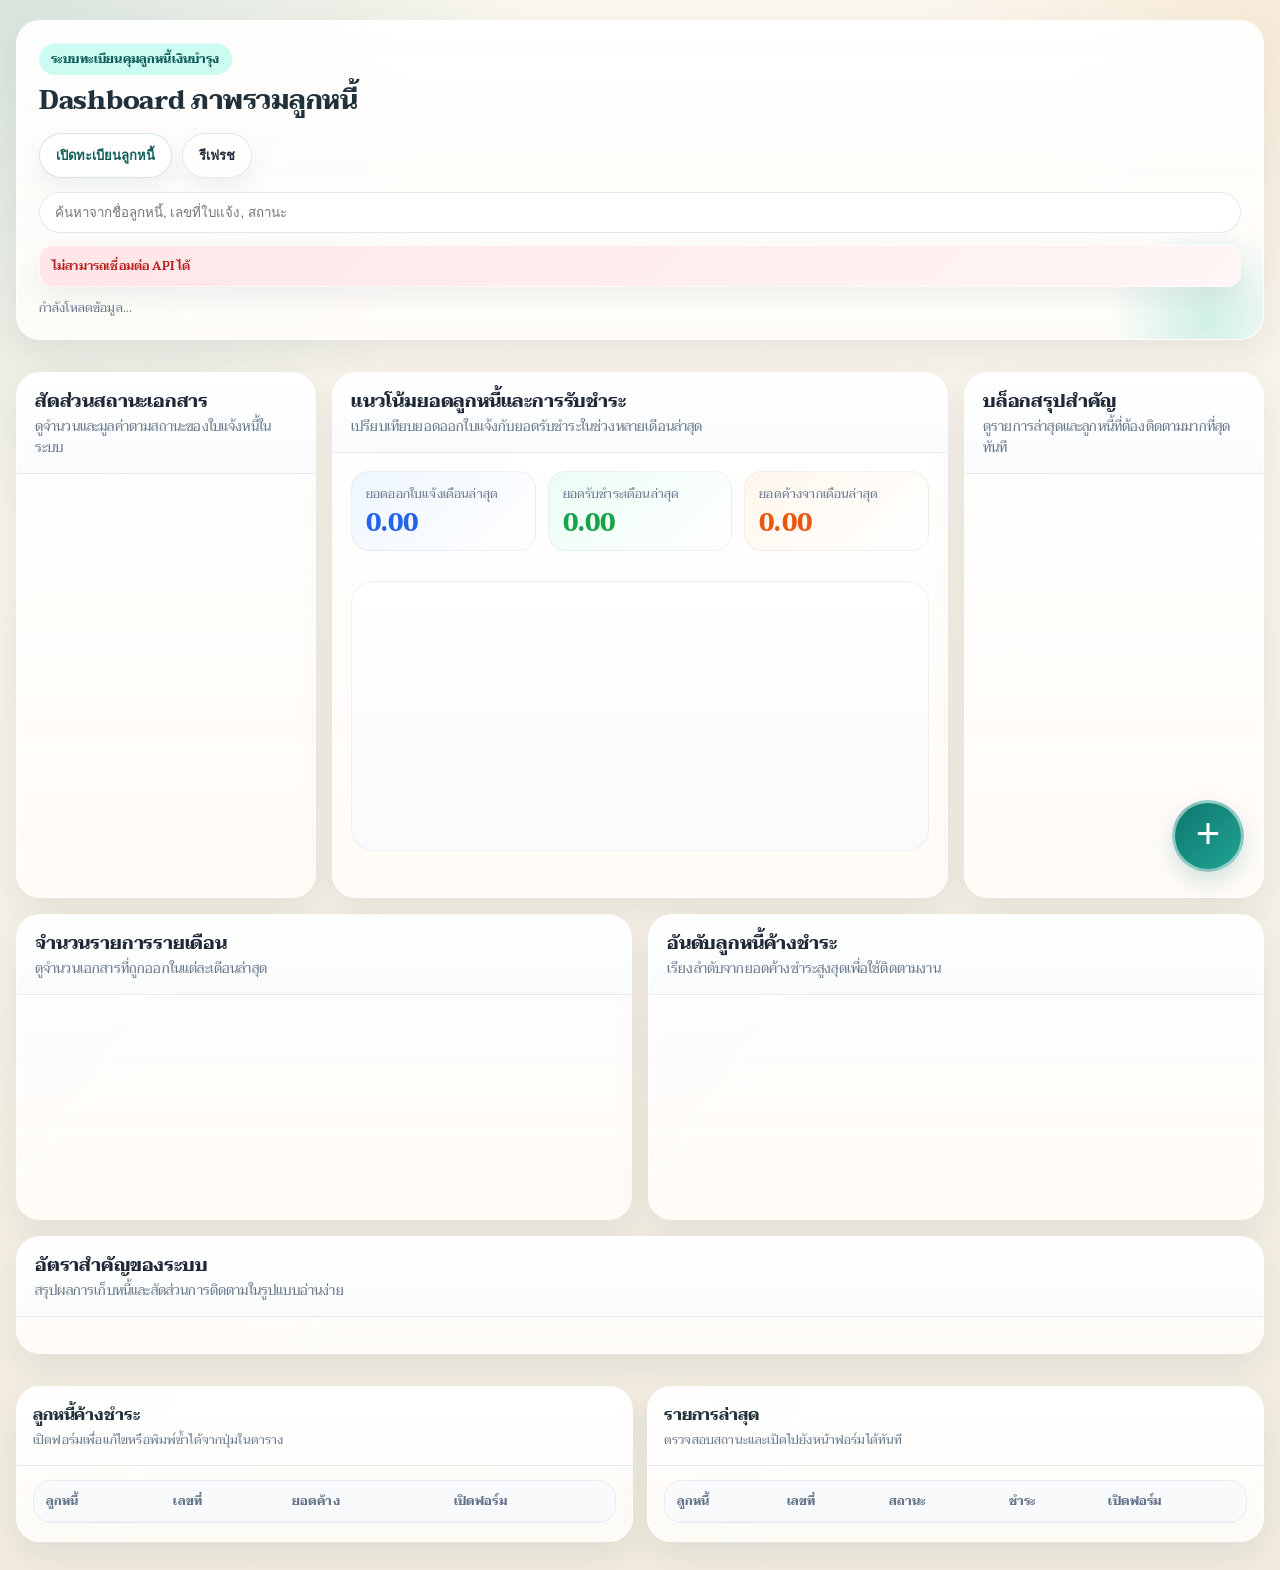
==== index.html @ 20632045 "+" ====
<!DOCTYPE html>
<html lang="th">
  <head>
    <meta charset="UTF-8" />
    <meta name="viewport" content="width=device-width, initial-scale=1.0" />
    <title>กำลังเปิด Dashboard</title>
    <meta http-equiv="refresh" content="0; url=Dashboard.html" />
    <style>
      @import url('https://fonts.googleapis.com/css2?family=Taviraj:wght@400;500;600;700&display=swap');

      :root {
        --bg: linear-gradient(180deg, #f8f5ef 0%, #eef6f5 100%);
        --surface: rgba(255, 255, 255, 0.92);
        --text: #1f2937;
        --muted: #64748b;
        --brand: #0f766e;
        --brand-soft: #ccfbf1;
        --line: rgba(148, 163, 184, 0.18);
        --shadow: 0 22px 48px rgba(15, 23, 42, 0.10);
      }

      * {
        box-sizing: border-box;
      }

      body {
        margin: 0;
        min-height: 100vh;
        display: grid;
        place-items: center;
        padding: 24px;
        font-family: 'Taviraj', serif;
        color: var(--text);
        background:
          radial-gradient(circle at top left, rgba(20, 184, 166, 0.12), transparent 28%),
          radial-gradient(circle at top right, rgba(59, 130, 246, 0.10), transparent 24%),
          var(--bg);
      }

      .card {
        width: min(100%, 560px);
        padding: 28px 24px;
        border-radius: 28px;
        border: 1px solid rgba(255, 255, 255, 0.72);
        background: var(--surface);
        box-shadow: var(--shadow);
        text-align: center;
      }

      .eyebrow {
        display: inline-flex;
        align-items: center;
        padding: 6px 12px;
        border-radius: 999px;
        background: var(--brand-soft);
        color: var(--brand);
        font-size: 12px;
        font-weight: 700;
      }

      h1 {
        margin: 14px 0 8px;
        font-size: 32px;
        line-height: 1.2;
      }

      p {
        margin: 0;
        color: var(--muted);
        font-size: 15px;
        line-height: 1.7;
      }

      .spinner {
        width: 56px;
        height: 56px;
        margin: 22px auto 18px;
        border-radius: 50%;
        border: 4px solid rgba(15, 118, 110, 0.14);
        border-top-color: var(--brand);
        animation: spin 0.9s linear infinite;
      }

      .link {
        display: inline-flex;
        align-items: center;
        justify-content: center;
        margin-top: 14px;
        color: var(--brand);
        font-weight: 700;
        text-decoration: none;
      }

      @keyframes spin {
        to {
          transform: rotate(360deg);
        }
      }
    </style>
  </head>
  <body>
    <main class="card">
      <div class="eyebrow">ระบบทะเบียนคุมลูกหนี้</div>
      <h1>กำลังเปิดหน้า Dashboard</h1>
      <p>ถ้าเว็บยังไม่เปลี่ยนหน้าอัตโนมัติ ให้กดปุ่มด้านล่างเพื่อเข้าสู่หน้าหลักของระบบ</p>
      <div class="spinner" aria-hidden="true"></div>
      <a class="link" id="dashboardLink" href="Dashboard.html">เปิด Dashboard</a>
    </main>

    <script>
      (function redirectToDashboard() {
        const target = new URL('Dashboard.html', window.location.href);
        target.search = window.location.search;
        target.hash = window.location.hash;
        const link = document.getElementById('dashboardLink');
        if (link) {
          link.href = target.toString();
        }
        window.location.replace(target.toString());
      })();
    </script>
  </body>
</html>
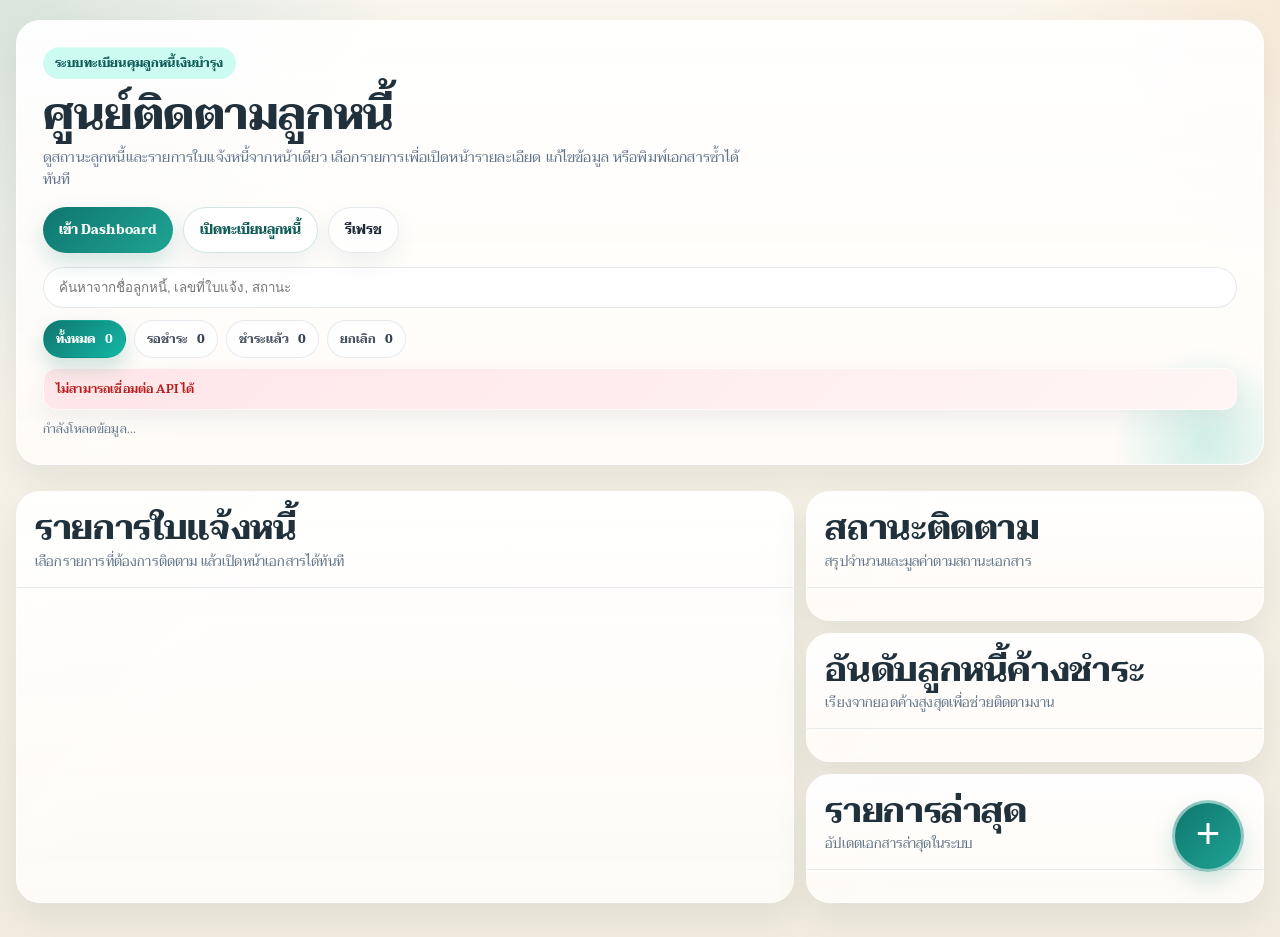
==== commit acad5bdc: "+" ====
--- a/index.html
+++ b/index.html
@@ -3,20 +3,31 @@
   <head>
     <meta charset="UTF-8" />
     <meta name="viewport" content="width=device-width, initial-scale=1.0" />
-    <title>กำลังเปิด Dashboard</title>
-    <meta http-equiv="refresh" content="0; url=Dashboard.html" />
+    <title>ศูนย์ติดตามลูกหนี้</title>
+    <base target="_top" />
     <style>
       @import url('https://fonts.googleapis.com/css2?family=Taviraj:wght@400;500;600;700&display=swap');
 
       :root {
-        --bg: linear-gradient(180deg, #f8f5ef 0%, #eef6f5 100%);
-        --surface: rgba(255, 255, 255, 0.92);
+        --page-bg: #f6f1e8;
+        --surface: rgba(255, 252, 247, 0.95);
+        --line: rgba(148, 163, 184, 0.22);
         --text: #1f2937;
         --muted: #64748b;
         --brand: #0f766e;
+        --brand-strong: #115e59;
         --brand-soft: #ccfbf1;
-        --line: rgba(148, 163, 184, 0.18);
-        --shadow: 0 22px 48px rgba(15, 23, 42, 0.10);
+        --warn: #c2410c;
+        --warn-soft: #ffedd5;
+        --ok: #15803d;
+        --ok-soft: #dcfce7;
+        --danger: #b91c1c;
+        --danger-soft: #fee2e2;
+        --violet: #7c3aed;
+        --violet-soft: #ede9fe;
+        --blue: #2563eb;
+        --blue-soft: #dbeafe;
+        --shadow: 0 18px 36px rgba(148, 163, 184, 0.16);
       }
 
       * {
@@ -25,99 +36,1696 @@
 
       body {
         margin: 0;
-        min-height: 100vh;
-        display: grid;
-        place-items: center;
-        padding: 24px;
+        color: var(--text);
         font-family: 'Taviraj', serif;
-        color: var(--text);
         background:
-          radial-gradient(circle at top left, rgba(20, 184, 166, 0.12), transparent 28%),
-          radial-gradient(circle at top right, rgba(59, 130, 246, 0.10), transparent 24%),
-          var(--bg);
-      }
-
-      .card {
-        width: min(100%, 560px);
-        padding: 28px 24px;
-        border-radius: 28px;
-        border: 1px solid rgba(255, 255, 255, 0.72);
+          radial-gradient(circle at top left, rgba(20, 184, 166, 0.14), transparent 28%),
+          radial-gradient(circle at top right, rgba(249, 115, 22, 0.1), transparent 22%),
+          linear-gradient(180deg, #f8f5ef 0%, #f4efe6 100%);
+      }
+
+      body.is-busy {
+        cursor: progress;
+      }
+
+      .page {
+        max-width: 1360px;
+        margin: 0 auto;
+        padding: 20px 16px 34px;
+      }
+
+      .hero,
+      .panel,
+      .stat-card,
+      .record-card,
+      .latest-card {
+        border-radius: 24px;
+        border: 1px solid rgba(255, 255, 255, 0.7);
         background: var(--surface);
         box-shadow: var(--shadow);
-        text-align: center;
+      }
+
+      .hero {
+        position: relative;
+        overflow: hidden;
+        display: grid;
+        grid-template-columns: 1fr;
+        gap: 14px;
+        padding: 26px;
+        margin-bottom: 14px;
+        background:
+          linear-gradient(135deg, rgba(255, 255, 255, 0.95), rgba(247, 250, 252, 0.9)),
+          linear-gradient(135deg, rgba(15, 118, 110, 0.08), rgba(194, 65, 12, 0.08));
+      }
+
+      .hero::after {
+        content: '';
+        position: absolute;
+        right: -38px;
+        bottom: -72px;
+        width: 190px;
+        height: 190px;
+        border-radius: 50%;
+        background: radial-gradient(circle, rgba(20, 184, 166, 0.2), transparent 70%);
+        pointer-events: none;
       }
 
       .eyebrow {
         display: inline-flex;
         align-items: center;
-        padding: 6px 12px;
+        padding: 7px 12px;
         border-radius: 999px;
         background: var(--brand-soft);
-        color: var(--brand);
+        color: var(--brand-strong);
         font-size: 12px;
         font-weight: 700;
       }
 
       h1 {
-        margin: 14px 0 8px;
-        font-size: 32px;
-        line-height: 1.2;
-      }
-
-      p {
+        margin: 12px 0 8px;
+        font-size: clamp(28px, 3.6vw, 44px);
+        line-height: 1.08;
+      }
+
+      .hero p,
+      .panel-sub,
+      .updated-at,
+      .empty,
+      .meta {
+        color: var(--muted);
+      }
+
+      .hero p {
         margin: 0;
+        max-width: 720px;
+        font-size: 14px;
+        line-height: 1.6;
+      }
+
+      .hero-side {
+        display: flex;
+        flex-direction: column;
+        gap: 10px;
+        padding: 16px;
+        border-radius: 20px;
+        border: 1px solid rgba(148, 163, 184, 0.16);
+        background: rgba(255, 255, 255, 0.62);
+      }
+
+      .hero-side .label {
+        font-size: 12px;
         color: var(--muted);
+        font-weight: 600;
+      }
+
+      .hero-side .value {
+        font-size: 22px;
+        font-weight: 700;
+        line-height: 1.1;
+      }
+
+      .hero-actions {
+        display: flex;
+        flex-wrap: wrap;
+        gap: 10px;
+        margin-top: 16px;
+      }
+
+      .button,
+      .mini-btn,
+      .filter-chip {
+        appearance: none;
+        border-radius: 999px;
+        border: 0;
+        cursor: pointer;
+        font-family: inherit;
+      }
+
+      .button {
+        padding: 11px 16px;
+        font-size: 13px;
+        font-weight: 700;
+      }
+
+      .button.primary {
+        color: #ffffff;
+        background: linear-gradient(135deg, var(--brand), #14b8a6);
+      }
+
+      .button.secondary {
+        color: var(--brand-strong);
+        background: #ffffff;
+        border: 1px solid rgba(15, 118, 110, 0.18);
+      }
+
+      .button.ghost {
+        color: var(--text);
+        background: rgba(255, 255, 255, 0.58);
+        border: 1px solid rgba(148, 163, 184, 0.24);
+      }
+
+      .button:hover,
+      .mini-btn:hover,
+      .filter-chip:hover {
+        transform: translateY(-1px);
+      }
+
+      .button:active,
+      .mini-btn:active,
+      .filter-chip:active {
+        transform: translateY(0);
+      }
+
+      .button,
+      .mini-btn,
+      .filter-chip,
+      .stat-card,
+      .record-card {
+        transition: transform 0.14s ease, box-shadow 0.14s ease, border-color 0.14s ease, background 0.14s ease;
+      }
+
+      .search {
+        width: 100%;
+        margin-top: 14px;
+        border: 1px solid rgba(148, 163, 184, 0.22);
+        border-radius: 999px;
+        background: rgba(255, 255, 255, 0.82);
+        color: var(--text);
+        padding: 12px 15px;
+        outline: none;
+      }
+
+      .search:focus {
+        border-color: rgba(15, 118, 110, 0.45);
+        box-shadow: 0 0 0 3px rgba(15, 118, 110, 0.12);
+      }
+
+      .filter-row {
+        display: flex;
+        flex-wrap: wrap;
+        gap: 8px;
+        margin-top: 12px;
+      }
+
+      .filter-chip {
+        padding: 8px 12px;
+        font-size: 12px;
+        font-weight: 700;
+        color: #4b5563;
+        border: 1px solid rgba(148, 163, 184, 0.24);
+        background: rgba(255, 255, 255, 0.86);
+      }
+
+      .filter-chip .count {
+        margin-left: 6px;
+        color: #334155;
+      }
+
+      .filter-chip.active {
+        color: #ffffff;
+        border-color: transparent;
+        background: linear-gradient(135deg, var(--brand), #14b8a6);
+        box-shadow: 0 10px 20px rgba(15, 118, 110, 0.2);
+      }
+
+      .filter-chip.active .count {
+        color: rgba(255, 255, 255, 0.92);
+      }
+
+      .notice,
+      .error,
+      .updated-at {
+        margin-top: 10px;
+        font-size: 12px;
+      }
+
+      .notice,
+      .error {
+        display: none;
+        padding: 11px 12px;
+        border-radius: 14px;
+        font-weight: 600;
+      }
+
+      .notice {
+        background: var(--brand-soft);
+        color: var(--brand-strong);
+      }
+
+      .error {
+        background: var(--danger-soft);
+        color: var(--danger);
+      }
+
+      .stats-grid {
+        display: grid;
+        grid-template-columns: repeat(4, minmax(0, 1fr));
+        gap: 12px;
+        margin-bottom: 12px;
+      }
+
+      .stat-card {
+        padding: 16px;
+        min-height: 124px;
+      }
+
+      .stat-card .label {
+        font-size: 14px;
+        font-weight: 700;
+      }
+
+      .stat-card .value {
+        margin-top: 8px;
+        font-size: clamp(32px, 3.2vw, 46px);
+        line-height: 1;
+        font-weight: 700;
+        letter-spacing: -0.03em;
+      }
+
+      .stat-card .note {
+        margin-top: 8px;
+        font-size: 12px;
+        color: #60758a;
+      }
+
+      .stat-card.total {
+        background: linear-gradient(145deg, rgba(232, 241, 255, 0.98), rgba(255, 255, 255, 0.95));
+        border-color: rgba(59, 130, 246, 0.2);
+      }
+
+      .stat-card.total .value {
+        color: #2563eb;
+      }
+
+      .stat-card.outstanding {
+        background: linear-gradient(145deg, rgba(255, 237, 213, 0.98), rgba(255, 255, 255, 0.95));
+        border-color: rgba(234, 88, 12, 0.22);
+      }
+
+      .stat-card.outstanding .value {
+        color: #ea580c;
+      }
+
+      .stat-card.pending {
+        background: linear-gradient(145deg, rgba(255, 247, 237, 0.98), rgba(255, 255, 255, 0.95));
+        border-color: rgba(249, 115, 22, 0.22);
+      }
+
+      .stat-card.pending .value {
+        color: #d97706;
+      }
+
+      .stat-card.paid {
+        background: linear-gradient(145deg, rgba(219, 252, 231, 0.98), rgba(255, 255, 255, 0.95));
+        border-color: rgba(34, 197, 94, 0.2);
+      }
+
+      .stat-card.paid .value {
+        color: #16a34a;
+      }
+
+      .main-grid {
+        display: grid;
+        grid-template-columns: minmax(0, 1.7fr) minmax(0, 1fr);
+        gap: 12px;
+      }
+
+      .panel {
+        overflow: hidden;
+      }
+
+      .panel-head {
+        padding: 18px 18px 14px;
+        border-bottom: 1px solid var(--line);
+      }
+
+      .panel-title {
+        margin: 0;
+        font-size: clamp(24px, 2.9vw, 34px);
+        line-height: 1.08;
+      }
+
+      .panel-sub {
+        margin-top: 6px;
+        font-size: 13px;
+      }
+
+      .panel-body {
+        padding: 16px;
+      }
+
+      .record-list {
+        display: grid;
+        gap: 10px;
+      }
+
+      .record-card {
+        padding: 14px;
+        border-radius: 18px;
+      }
+
+      .record-card:hover {
+        box-shadow: 0 14px 24px rgba(148, 163, 184, 0.2);
+      }
+
+      .record-card.pending {
+        border-color: rgba(249, 115, 22, 0.26);
+        background: linear-gradient(145deg, rgba(255, 247, 237, 0.98), rgba(255, 255, 255, 0.96));
+      }
+
+      .record-card.paid {
+        border-color: rgba(34, 197, 94, 0.24);
+        background: linear-gradient(145deg, rgba(236, 253, 245, 0.98), rgba(255, 255, 255, 0.96));
+      }
+
+      .record-card.cancelled {
+        border-color: rgba(239, 68, 68, 0.24);
+        background: linear-gradient(145deg, rgba(254, 242, 242, 0.98), rgba(255, 255, 255, 0.96));
+      }
+
+      .record-head {
+        display: flex;
+        align-items: flex-start;
+        justify-content: space-between;
+        gap: 10px;
+      }
+
+      .record-customer {
+        margin: 0;
+        font-size: 20px;
+        line-height: 1.12;
+      }
+
+      .record-number {
+        margin-top: 3px;
+        font-size: 14px;
+        color: #475569;
+      }
+
+      .status-chip {
+        display: inline-flex;
+        align-items: center;
+        gap: 6px;
+        padding: 6px 10px;
+        border-radius: 999px;
+        font-size: 12px;
+        font-weight: 700;
+        white-space: nowrap;
+      }
+
+      .status-chip.pending {
+        color: #b45309;
+        background: #ffedd5;
+      }
+
+      .status-chip.paid {
+        color: #166534;
+        background: #dcfce7;
+      }
+
+      .status-chip.cancelled {
+        color: #b91c1c;
+        background: #fee2e2;
+      }
+
+      .record-meta-grid {
+        display: grid;
+        grid-template-columns: repeat(4, minmax(0, 1fr));
+        gap: 8px;
+        margin-top: 10px;
+      }
+
+      .record-meta-item {
+        padding: 9px 10px;
+        border-radius: 12px;
+        border: 1px solid rgba(148, 163, 184, 0.2);
+        background: rgba(255, 255, 255, 0.74);
+      }
+
+      .record-meta-item .meta-label {
+        font-size: 11px;
+        color: #64748b;
+      }
+
+      .record-meta-item .meta-value {
+        margin-top: 3px;
         font-size: 15px;
-        line-height: 1.7;
-      }
-
-      .spinner {
+        font-weight: 700;
+        line-height: 1.15;
+      }
+
+      .record-actions {
+        display: flex;
+        flex-wrap: wrap;
+        gap: 8px;
+        margin-top: 11px;
+      }
+
+      .mini-btn {
+        padding: 8px 12px;
+        font-size: 12px;
+        font-weight: 700;
+        border: 1px solid rgba(148, 163, 184, 0.24);
+        color: #1f2937;
+        background: rgba(255, 255, 255, 0.82);
+      }
+
+      .mini-btn.primary {
+        color: #ffffff;
+        border-color: transparent;
+        background: linear-gradient(135deg, var(--brand), #14b8a6);
+      }
+
+      .mini-btn.warn {
+        color: #ffffff;
+        border-color: transparent;
+        background: linear-gradient(135deg, #ea580c, #f97316);
+      }
+
+      .fab-create {
+        position: fixed;
+        right: 36px;
+        bottom: 28px;
+        z-index: 2000;
+        width: 72px;
+        height: 72px;
+        display: inline-flex;
+        align-items: center;
+        justify-content: center;
+        border: 0;
+        border-radius: 999px;
+        background: linear-gradient(135deg, var(--brand), #14b8a6);
+        color: #ffffff;
+        box-shadow: 0 20px 36px rgba(15, 118, 110, 0.28);
+        cursor: pointer;
+        transition: transform 0.16s ease, box-shadow 0.16s ease, opacity 0.16s ease;
+      }
+
+      .fab-create:hover {
+        transform: translateY(-2px) scale(1.02);
+        box-shadow: 0 24px 42px rgba(15, 118, 110, 0.32);
+      }
+
+      .fab-create .plus {
+        font-size: 42px;
+        line-height: 1;
+        font-weight: 400;
+        transform: translateY(-2px);
+      }
+
+      .side-stack {
+        display: grid;
+        gap: 12px;
+      }
+
+      .tracker-list {
+        display: grid;
+        gap: 9px;
+      }
+
+      .tracker-item {
+        padding: 10px;
+        border-radius: 14px;
+        border: 1px solid rgba(148, 163, 184, 0.2);
+        background: rgba(255, 255, 255, 0.78);
+      }
+
+      .tracker-head {
+        display: flex;
+        align-items: center;
+        justify-content: space-between;
+        gap: 8px;
+      }
+
+      .tracker-label-wrap {
+        display: inline-flex;
+        align-items: center;
+        gap: 8px;
+      }
+
+      .tracker-dot {
+        width: 10px;
+        height: 10px;
+        border-radius: 50%;
+      }
+
+      .tracker-label {
+        font-size: 13px;
+        font-weight: 700;
+      }
+
+      .tracker-count {
+        font-size: 15px;
+        font-weight: 700;
+      }
+
+      .tracker-sub {
+        margin-top: 4px;
+        display: flex;
+        align-items: baseline;
+        justify-content: space-between;
+        gap: 8px;
+        font-size: 12px;
+        color: #64748b;
+      }
+
+      .tracker-bar {
+        margin-top: 7px;
+        height: 7px;
+        border-radius: 999px;
+        background: rgba(226, 232, 240, 0.7);
+        overflow: hidden;
+      }
+
+      .tracker-fill {
+        width: 0;
+        height: 100%;
+        border-radius: inherit;
+        transition: width 0.24s ease;
+      }
+
+      .debtor-list {
+        display: grid;
+        gap: 9px;
+      }
+
+      .debtor-item {
+        padding: 10px;
+        border-radius: 14px;
+        border: 1px solid rgba(148, 163, 184, 0.2);
+        background: rgba(255, 255, 255, 0.8);
+      }
+
+      .debtor-head {
+        display: flex;
+        justify-content: space-between;
+        gap: 8px;
+        align-items: baseline;
+      }
+
+      .debtor-name {
+        font-size: 14px;
+        font-weight: 700;
+      }
+
+      .debtor-amount {
+        font-size: 18px;
+        font-weight: 700;
+        color: #ea580c;
+      }
+
+      .debtor-meta {
+        margin-top: 4px;
+        font-size: 12px;
+        color: #64748b;
+      }
+
+      .debtor-bar {
+        margin-top: 7px;
+        height: 6px;
+        border-radius: 999px;
+        background: rgba(226, 232, 240, 0.76);
+        overflow: hidden;
+      }
+
+      .debtor-fill {
+        width: 0;
+        height: 100%;
+        border-radius: inherit;
+        background: linear-gradient(135deg, #60a5fa, #2563eb);
+        transition: width 0.24s ease;
+      }
+
+      .latest-card {
+        padding: 14px;
+        border-radius: 16px;
+        border: 1px solid rgba(148, 163, 184, 0.22);
+        background: rgba(255, 255, 255, 0.9);
+      }
+
+      .latest-number {
+        margin: 0;
+        font-size: 28px;
+        line-height: 1;
+      }
+
+      .latest-customer {
+        margin-top: 8px;
+        font-size: 16px;
+        font-weight: 700;
+      }
+
+      .latest-meta {
+        margin-top: 6px;
+        font-size: 12px;
+        color: #64748b;
+      }
+
+      .empty-state {
+        border: 1px dashed rgba(148, 163, 184, 0.32);
+        border-radius: 14px;
+        padding: 18px;
+        text-align: center;
+        color: #64748b;
+        background: rgba(255, 255, 255, 0.6);
+        font-size: 13px;
+      }
+
+      .loading .record-list,
+      .loading .debtor-list,
+      .loading .tracker-list,
+      .loading .latest-wrap {
+        opacity: 0.72;
+      }
+
+      .loader-overlay {
+        position: fixed;
+        inset: 0;
+        z-index: 3400;
+        display: flex;
+        align-items: center;
+        justify-content: center;
+        padding: 24px;
+        background: rgba(15, 23, 42, 0.24);
+        backdrop-filter: blur(10px);
+        -webkit-backdrop-filter: blur(10px);
+      }
+
+      .loader-overlay[hidden] {
+        display: none;
+      }
+
+      .loader-card {
+        width: min(320px, 100%);
+        display: grid;
+        place-items: center;
+        gap: 14px;
+        padding: 28px 24px;
+        border-radius: 28px;
+        border: 1px solid rgba(255, 255, 255, 0.82);
+        background: rgba(255, 255, 255, 0.98);
+        box-shadow: 0 28px 60px rgba(15, 23, 42, 0.18);
+        text-align: center;
+      }
+
+      .loader-spinner {
         width: 56px;
         height: 56px;
-        margin: 22px auto 18px;
         border-radius: 50%;
         border: 4px solid rgba(15, 118, 110, 0.14);
         border-top-color: var(--brand);
-        animation: spin 0.9s linear infinite;
-      }
-
-      .link {
-        display: inline-flex;
-        align-items: center;
-        justify-content: center;
-        margin-top: 14px;
-        color: var(--brand);
+        animation: page-spin 0.78s linear infinite;
+      }
+
+      .loader-title {
+        font-size: 22px;
         font-weight: 700;
-        text-decoration: none;
-      }
-
-      @keyframes spin {
+        line-height: 1.15;
+      }
+
+      .loader-sub {
+        font-size: 13px;
+        color: #64748b;
+        line-height: 1.6;
+      }
+
+      body.ui-overlay-open {
+        overflow: hidden;
+      }
+
+      @keyframes page-spin {
+        from {
+          transform: rotate(0deg);
+        }
+
         to {
           transform: rotate(360deg);
         }
       }
+
+      @media (max-width: 1180px) {
+        .hero {
+          grid-template-columns: 1fr;
+        }
+
+        .stats-grid {
+          grid-template-columns: repeat(2, minmax(0, 1fr));
+        }
+
+        .main-grid {
+          grid-template-columns: 1fr;
+        }
+      }
+
+      @media (max-width: 820px) {
+        .record-meta-grid {
+          grid-template-columns: repeat(2, minmax(0, 1fr));
+        }
+      }
+
+      @media (max-width: 560px) {
+        .page {
+          padding: 14px 10px 22px;
+        }
+
+        .hero,
+        .panel {
+          border-radius: 20px;
+        }
+
+        .panel-title {
+          font-size: 26px;
+        }
+
+        .stats-grid {
+          grid-template-columns: 1fr;
+        }
+
+        .record-meta-grid {
+          grid-template-columns: 1fr;
+        }
+
+        .fab-create {
+          right: 26px;
+          bottom: 24px;
+          width: 64px;
+          height: 64px;
+        }
+
+        .fab-create .plus {
+          font-size: 38px;
+        }
+      }
     </style>
+    <script>
+      (function bootstrapStaticAssets() {
+        window.APP_STATIC_CONFIG = window.APP_STATIC_CONFIG || {};
+        window.__staticConfigReady = Promise.resolve();
+
+        const host = window.location.hostname || '';
+        const isAppsScriptHost = host.includes('script.google');
+        if (isAppsScriptHost) {
+          return;
+        }
+
+        const themeLink = document.createElement('link');
+        themeLink.rel = 'stylesheet';
+        themeLink.href = 'site.css';
+        document.head.appendChild(themeLink);
+
+        window.__staticConfigReady = new Promise((resolve) => {
+          const configScript = document.createElement('script');
+          configScript.src = 'config.js';
+          configScript.onload = resolve;
+          configScript.onerror = resolve;
+          document.head.appendChild(configScript);
+        });
+      })();
+    </script>
   </head>
   <body>
-    <main class="card">
-      <div class="eyebrow">ระบบทะเบียนคุมลูกหนี้</div>
-      <h1>กำลังเปิดหน้า Dashboard</h1>
-      <p>ถ้าเว็บยังไม่เปลี่ยนหน้าอัตโนมัติ ให้กดปุ่มด้านล่างเพื่อเข้าสู่หน้าหลักของระบบ</p>
-      <div class="spinner" aria-hidden="true"></div>
-      <a class="link" id="dashboardLink" href="Dashboard.html">เปิด Dashboard</a>
-    </main>
+    <div class="page" id="app">
+      <section class="hero">
+        <div>
+          <div class="eyebrow">ระบบทะเบียนคุมลูกหนี้เงินบำรุง</div>
+          <h1>ศูนย์ติดตามลูกหนี้</h1>
+          <p>
+            ดูสถานะลูกหนี้และรายการใบแจ้งหนี้จากหน้าเดียว เลือกรายการเพื่อเปิดหน้ารายละเอียด แก้ไขข้อมูล หรือพิมพ์เอกสารซ้ำได้ทันที
+          </p>
+
+          <div class="hero-actions">
+            <button class="button primary" type="button" onclick="openDashboardPage()">เข้า Dashboard</button>
+            <button class="button secondary" type="button" onclick="openLedgerSheet()">เปิดทะเบียนลูกหนี้</button>
+            <button class="button ghost" type="button" onclick="refreshData()">รีเฟรช</button>
+          </div>
+
+          <input
+            id="searchInput"
+            class="search"
+            type="text"
+            placeholder="ค้นหาจากชื่อลูกหนี้, เลขที่ใบแจ้ง, สถานะ"
+            oninput="handleSearchInput(event)"
+          />
+
+          <div class="filter-row" id="filterRow">
+            <button type="button" class="filter-chip active" data-filter="all" onclick="setStatusFilter('all')">
+              ทั้งหมด <span class="count" id="count-all">0</span>
+            </button>
+            <button type="button" class="filter-chip" data-filter="pending" onclick="setStatusFilter('pending')">
+              รอชำระ <span class="count" id="count-pending">0</span>
+            </button>
+            <button type="button" class="filter-chip" data-filter="paid" onclick="setStatusFilter('paid')">
+              ชำระแล้ว <span class="count" id="count-paid">0</span>
+            </button>
+            <button type="button" class="filter-chip" data-filter="cancelled" onclick="setStatusFilter('cancelled')">
+              ยกเลิก <span class="count" id="count-cancelled">0</span>
+            </button>
+          </div>
+
+          <div class="notice" id="noticeBox"></div>
+          <div class="error" id="errorBox"></div>
+          <div class="updated-at" id="updatedAt">กำลังโหลดข้อมูล...</div>
+        </div>
+      </section>
+
+      <section class="stats-grid" id="statsGrid"></section>
+
+      <section class="main-grid">
+        <section class="panel">
+          <div class="panel-head">
+            <h2 class="panel-title">รายการใบแจ้งหนี้</h2>
+            <div class="panel-sub">เลือกรายการที่ต้องการติดตาม แล้วเปิดหน้าเอกสารได้ทันที</div>
+          </div>
+          <div class="panel-body">
+            <div class="record-list" id="recordList"></div>
+          </div>
+        </section>
+
+        <section class="side-stack">
+          <section class="panel">
+            <div class="panel-head">
+              <h2 class="panel-title">สถานะติดตาม</h2>
+              <div class="panel-sub">สรุปจำนวนและมูลค่าตามสถานะเอกสาร</div>
+            </div>
+            <div class="panel-body">
+              <div class="tracker-list" id="trackerList"></div>
+            </div>
+          </section>
+
+          <section class="panel">
+            <div class="panel-head">
+              <h2 class="panel-title">อันดับลูกหนี้ค้างชำระ</h2>
+              <div class="panel-sub">เรียงจากยอดค้างสูงสุดเพื่อช่วยติดตามงาน</div>
+            </div>
+            <div class="panel-body">
+              <div class="debtor-list" id="topDebtorList"></div>
+            </div>
+          </section>
+
+          <section class="panel">
+            <div class="panel-head">
+              <h2 class="panel-title">รายการล่าสุด</h2>
+              <div class="panel-sub">อัปเดตเอกสารล่าสุดในระบบ</div>
+            </div>
+            <div class="panel-body latest-wrap" id="latestWrap"></div>
+          </section>
+        </section>
+      </section>
+    </div>
+
+    <div class="loader-overlay" id="loadingOverlay" hidden aria-hidden="true">
+      <div class="loader-card">
+        <div class="loader-spinner" aria-hidden="true"></div>
+        <div class="loader-title" id="loadingOverlayTitle">กำลังโหลดข้อมูล</div>
+        <div class="loader-sub" id="loadingOverlayText">ระบบกำลังดึงข้อมูลจาก API กรุณารอสักครู่</div>
+      </div>
+    </div>
+
+    <button class="fab-create" type="button" title="เพิ่มใบแจ้งหนี้" aria-label="เพิ่มใบแจ้งหนี้" onclick="openCreateForm()">
+      <span class="plus">+</span>
+    </button>
 
     <script>
-      (function redirectToDashboard() {
-        const target = new URL('Dashboard.html', window.location.href);
-        target.search = window.location.search;
-        target.hash = window.location.hash;
-        const link = document.getElementById('dashboardLink');
-        if (link) {
-          link.href = target.toString();
-        }
-        window.location.replace(target.toString());
-      })();
+      let searchTimer = 0;
+      let appLinks = {};
+      const state = {
+        data: null,
+        statusFilter: 'all'
+      };
+
+      function formatMoney(value) {
+        return Number(value || 0).toLocaleString('th-TH', {
+          minimumFractionDigits: 2,
+          maximumFractionDigits: 2
+        });
+      }
+
+      function formatCount(value) {
+        return Number(value || 0).toLocaleString('th-TH', {
+          maximumFractionDigits: 0
+        });
+      }
+
+      function statusToKey(displayStatus) {
+        if (displayStatus === 'ชำระแล้ว') {
+          return 'paid';
+        }
+        if (displayStatus === 'ยกเลิกใบแจ้งหนี้') {
+          return 'cancelled';
+        }
+        return 'pending';
+      }
+
+      function escapeHtml(value) {
+        return String(value || '')
+          .replace(/&/g, '&amp;')
+          .replace(/</g, '&lt;')
+          .replace(/>/g, '&gt;')
+          .replace(/"/g, '&quot;')
+          .replace(/'/g, '&#39;');
+      }
+
+      function parseLastUpdatedParts(value) {
+        const text = String(value || '').trim();
+        if (!text || text === '-') {
+          return null;
+        }
+
+        const slashPattern = /^(\d{1,2})\/(\d{1,2})\/(\d{4})(?:\s+(\d{1,2}):(\d{2})(?::(\d{2}))?)?$/;
+        const slashMatch = slashPattern.exec(text);
+        if (slashMatch) {
+          const day = Number(slashMatch[1]);
+          const month = Number(slashMatch[2]) - 1;
+          let year = Number(slashMatch[3]);
+          if (year > 2400) {
+            year -= 543;
+          }
+          const hour = slashMatch[4] ? Number(slashMatch[4]) : null;
+          const minute = slashMatch[5] ? Number(slashMatch[5]) : null;
+          if (month >= 0 && month <= 11) {
+            return { day, month, yearBe: year + 543, hour, minute };
+          }
+        }
+
+        const thaiPattern = /^(\d{1,2})\s+([^\s]+)\s+(?:พ\.ศ\.\s*)?(\d{4})(?:\s+เวลา(?:ไทย)?\s*(\d{1,2}):(\d{2}))?/;
+        const thaiMatch = thaiPattern.exec(text);
+        if (thaiMatch) {
+          const day = Number(thaiMatch[1]);
+          const monthName = thaiMatch[2].trim();
+          const months = [
+            'มกราคม',
+            'กุมภาพันธ์',
+            'มีนาคม',
+            'เมษายน',
+            'พฤษภาคม',
+            'มิถุนายน',
+            'กรกฎาคม',
+            'สิงหาคม',
+            'กันยายน',
+            'ตุลาคม',
+            'พฤศจิกายน',
+            'ธันวาคม'
+          ];
+          const month = months.findIndex((m) => m === monthName);
+          const yearBe = Number(thaiMatch[3]);
+          const hour = thaiMatch[4] ? Number(thaiMatch[4]) : null;
+          const minute = thaiMatch[5] ? Number(thaiMatch[5]) : null;
+          if (month >= 0) {
+            return { day, month, yearBe, hour, minute };
+          }
+        }
+
+        return null;
+      }
+
+      function formatLastUpdated(value) {
+        const parts = parseLastUpdatedParts(value);
+        if (!parts) {
+          return String(value || '-');
+        }
+        const months = [
+          'มกราคม',
+          'กุมภาพันธ์',
+          'มีนาคม',
+          'เมษายน',
+          'พฤษภาคม',
+          'มิถุนายน',
+          'กรกฎาคม',
+          'สิงหาคม',
+          'กันยายน',
+          'ตุลาคม',
+          'พฤศจิกายน',
+          'ธันวาคม'
+        ];
+        if (parts.hour == null || parts.minute == null) {
+          return `${parts.day} ${months[parts.month]} ${parts.yearBe}`;
+        }
+        const hh = String(parts.hour).padStart(2, '0');
+        const mm = String(parts.minute).padStart(2, '0');
+        return `${parts.day} ${months[parts.month]} ${parts.yearBe} เวลา ${hh}:${mm} น.`;
+      }
+
+      function setBusy(loading, message) {
+        document.getElementById('app').classList.toggle('loading', loading);
+        document.body.classList.toggle('is-busy', loading);
+        document.body.classList.toggle('ui-overlay-open', loading);
+        const loadingOverlay = document.getElementById('loadingOverlay');
+        const loadingText = document.getElementById('loadingOverlayText');
+        if (loadingOverlay) {
+          loadingOverlay.hidden = !loading;
+          loadingOverlay.setAttribute('aria-hidden', loading ? 'false' : 'true');
+        }
+        if (loadingText) {
+          loadingText.textContent = message || 'ระบบกำลังดึงข้อมูลจาก API กรุณารอสักครู่';
+        }
+      }
+
+      function showError(message) {
+        const box = document.getElementById('errorBox');
+        box.textContent = message || '';
+        box.style.display = message ? 'block' : 'none';
+      }
+
+      function clearError() {
+        showError('');
+      }
+
+      function showNotice(message) {
+        const box = document.getElementById('noticeBox');
+        box.textContent = message || '';
+        box.style.display = message ? 'block' : 'none';
+      }
+
+      function clearNotice() {
+        showNotice('');
+      }
+
+      function isAppsScriptRuntime() {
+        return Boolean(window.google && google.script && google.script.run);
+      }
+
+      function getQueryParam(name) {
+        const params = new URLSearchParams(window.location.search);
+        return params.get(name) || '';
+      }
+
+      function readStoredApiBase() {
+        try {
+          return window.localStorage.getItem('debtor_api_base') || '';
+        } catch (error) {
+          return '';
+        }
+      }
+
+      function writeStoredApiBase(value) {
+        try {
+          window.localStorage.setItem('debtor_api_base', value);
+        } catch (error) {
+          console.warn(error);
+        }
+      }
+
+      async function waitStaticConfigReady() {
+        if (window.__staticConfigReady) {
+          await window.__staticConfigReady;
+        }
+      }
+
+      function normalizeApiBase(value) {
+        const raw = String(value || '').trim();
+        if (!raw || raw.includes('PASTE_YOUR_DEPLOYMENT_ID')) {
+          return '';
+        }
+
+        try {
+          const url = new URL(raw, window.location.href);
+          url.searchParams.set('mode', 'api');
+          url.hash = '';
+          return url.toString();
+        } catch (error) {
+          return '';
+        }
+      }
+
+      function isFileProtocol() {
+        return window.location.protocol === 'file:';
+      }
+
+      function getConfigApiBaseUrl() {
+        const configValue = normalizeApiBase(window.APP_STATIC_CONFIG && window.APP_STATIC_CONFIG.apiBase);
+        if (configValue) {
+          writeStoredApiBase(configValue);
+          return configValue;
+        }
+        return '';
+      }
+
+      function getApiBaseUrl() {
+        const queryValue = normalizeApiBase(getQueryParam('apiBase'));
+        if (queryValue) {
+          writeStoredApiBase(queryValue);
+          return queryValue;
+        }
+
+        const configValue = getConfigApiBaseUrl();
+        if (configValue) {
+          return configValue;
+        }
+
+        const storedValue = normalizeApiBase(readStoredApiBase());
+        if (storedValue) {
+          return storedValue;
+        }
+        return '';
+      }
+
+      function ensureApiBaseUrl() {
+        const base = getApiBaseUrl();
+        if (base) {
+          return base;
+        }
+        throw new Error('ยังไม่พบ API URL กรุณากำหนดค่า apiBase ในไฟล์ config.js');
+      }
+
+      function buildApiUrl(action, params) {
+        const url = new URL(ensureApiBaseUrl());
+        url.searchParams.set('mode', 'api');
+        if (action) {
+          url.searchParams.set('action', action);
+        }
+
+        Object.keys(params || {}).forEach((key) => {
+          const value = params[key];
+          if (value === '' || value === null || typeof value === 'undefined') {
+            return;
+          }
+          url.searchParams.set(key, String(value));
+        });
+        return url.toString();
+      }
+
+      function buildStaticPageUrl(fileName, params) {
+        if (isFileProtocol()) {
+          const searchParams = new URLSearchParams();
+          const apiBase = getApiBaseUrl();
+          if (apiBase) {
+            searchParams.set('apiBase', apiBase);
+          }
+          Object.keys(params || {}).forEach((key) => {
+            const value = params[key];
+            if (value === '' || value === null || typeof value === 'undefined') {
+              return;
+            }
+            searchParams.set(key, String(value));
+          });
+          const query = searchParams.toString();
+          return query ? `${fileName}?${query}` : fileName;
+        }
+
+        const url = new URL(fileName, window.location.href);
+        const apiBase = getApiBaseUrl();
+        if (apiBase) {
+          url.searchParams.set('apiBase', apiBase);
+        }
+        Object.keys(params || {}).forEach((key) => {
+          const value = params[key];
+          if (value === '' || value === null || typeof value === 'undefined') {
+            return;
+          }
+          url.searchParams.set(key, String(value));
+        });
+        return url.toString();
+      }
+
+      function buildDashboardPageUrl() {
+        if (isAppsScriptRuntime()) {
+          return appLinks.dashboardUrl || '';
+        }
+        return buildStaticPageUrl('Dashboard.html');
+      }
+
+      function buildFormPageUrl() {
+        if (isAppsScriptRuntime()) {
+          return appLinks.formUrl || '';
+        }
+        return buildStaticPageUrl('InvoiceForm.html');
+      }
+
+      function buildDetailPageUrl(recordId) {
+        if (isAppsScriptRuntime()) {
+          const base = appLinks.detailUrl || '';
+          return base ? `${base}${base.includes('?') ? '&' : '?'}recordId=${encodeURIComponent(recordId || '')}` : '';
+        }
+        return buildStaticPageUrl('DocumentDetail.html', { recordId });
+      }
+
+      function parseApiPayload(text) {
+        try {
+          return JSON.parse(text);
+        } catch (error) {
+          throw new Error('API ตอบกลับไม่ถูกต้อง');
+        }
+      }
+
+      async function apiGetViaFetch(url) {
+        const response = await fetch(url, {
+          method: 'GET',
+          credentials: 'omit'
+        });
+        const payload = parseApiPayload(await response.text());
+        if (!response.ok || !payload.ok) {
+          throw new Error((payload.error && payload.error.message) || 'ไม่สามารถอ่านข้อมูลจาก API ได้');
+        }
+        return payload.data;
+      }
+
+      function apiGetViaJsonp(url) {
+        return new Promise((resolve, reject) => {
+          const callbackName = '__debtorIndexCb' + Date.now() + Math.floor(Math.random() * 1000);
+          const script = document.createElement('script');
+          let timeoutId = 0;
+
+          function cleanup() {
+            window.clearTimeout(timeoutId);
+            delete window[callbackName];
+            if (script.parentNode) {
+              script.parentNode.removeChild(script);
+            }
+          }
+
+          window[callbackName] = (payload) => {
+            cleanup();
+            if (!payload || !payload.ok) {
+              reject(new Error((payload && payload.error && payload.error.message) || 'ไม่สามารถอ่านข้อมูลจาก API ได้'));
+              return;
+            }
+            resolve(payload.data);
+          };
+
+          script.onerror = () => {
+            cleanup();
+            reject(new Error('ไม่สามารถเชื่อมต่อ API ได้'));
+          };
+
+          timeoutId = window.setTimeout(() => {
+            cleanup();
+            reject(new Error('หมดเวลารอการตอบกลับจาก API'));
+          }, 20000);
+
+          const separator = url.includes('?') ? '&' : '?';
+          script.src = `${url}${separator}callback=${encodeURIComponent(callbackName)}`;
+          document.head.appendChild(script);
+        });
+      }
+
+      async function apiGet(action, params) {
+        const url = buildApiUrl(action, params);
+        try {
+          return await apiGetViaFetch(url);
+        } catch (error) {
+          return apiGetViaJsonp(url);
+        }
+      }
+
+      function navigateTo(url) {
+        if (!url) {
+          showError('ยังไม่พบ URL ที่ต้องการใช้งาน');
+          return;
+        }
+        if (isFileProtocol()) {
+          window.location.href = url;
+          return;
+        }
+        if (document.body.classList.contains('page-leaving')) {
+          return;
+        }
+        document.body.classList.remove('page-ready');
+        document.body.classList.add('page-leaving');
+        window.setTimeout(() => {
+          window.location.assign(url);
+        }, 130);
+      }
+
+      function openUrl(url) {
+        if (!url) {
+          showError('ยังไม่พบลิงก์ที่ต้องการเปิด');
+          return;
+        }
+        const popup = window.open(url, '_blank', 'noopener');
+        if (!popup) {
+          window.location.assign(url);
+          return;
+        }
+        try {
+          popup.focus();
+        } catch (error) {
+          console.warn(error);
+        }
+      }
+
+      function openDashboardPage() {
+        navigateTo(buildDashboardPageUrl());
+      }
+
+      function openCreateForm() {
+        navigateTo(buildFormPageUrl());
+      }
+
+      function openRecordDetail(recordId) {
+        navigateTo(buildDetailPageUrl(recordId));
+      }
+
+      function openLedgerSheet() {
+        const url = appLinks.ledgerUrl;
+        if (!url) {
+          showError('ยังไม่พบลิงก์ทะเบียนลูกหนี้');
+          return;
+        }
+        openUrl(url);
+      }
+
+      function getStatusCounts(summary) {
+        const pending = Number(summary && summary.pendingCount ? summary.pendingCount : 0);
+        const paid = Number(summary && summary.paidCount ? summary.paidCount : 0);
+        const cancelled = Number(summary && summary.cancelledCount ? summary.cancelledCount : 0);
+        return {
+          all: pending + paid + cancelled,
+          pending,
+          paid,
+          cancelled
+        };
+      }
+
+      function renderStatusFilterCounts(summary) {
+        const counts = getStatusCounts(summary || {});
+        document.getElementById('count-all').textContent = formatCount(counts.all);
+        document.getElementById('count-pending').textContent = formatCount(counts.pending);
+        document.getElementById('count-paid').textContent = formatCount(counts.paid);
+        document.getElementById('count-cancelled').textContent = formatCount(counts.cancelled);
+      }
+
+      function setStatusFilter(filterKey) {
+        state.statusFilter = filterKey;
+        const chips = Array.from(document.querySelectorAll('#filterRow [data-filter]'));
+        chips.forEach((chip) => {
+          chip.classList.toggle('active', chip.getAttribute('data-filter') === filterKey);
+        });
+        renderRecordList();
+      }
+
+      function mergeRecords(data) {
+        const source = []
+          .concat(Array.isArray(data && data.recent) ? data.recent : [])
+          .concat(Array.isArray(data && data.outstanding) ? data.outstanding : []);
+        const map = {};
+
+        source.forEach((item) => {
+          const key = String((item && item.recordId) || '').trim();
+          if (!key || map[key]) {
+            return;
+          }
+          map[key] = item;
+        });
+        return Object.keys(map).map((key) => map[key]);
+      }
+
+      function filterRecords(rows) {
+        const activeFilter = state.statusFilter;
+        if (!activeFilter || activeFilter === 'all') {
+          return rows;
+        }
+        return rows.filter((row) => statusToKey(row.displayStatus) === activeFilter);
+      }
+
+      function renderStats(summary) {
+        const cards = [
+          {
+            key: 'total',
+            label: 'ยอดลูกหนี้รวม',
+            value: formatMoney(summary.totalAmount),
+            note: 'ยอดรวมใบแจ้งค่าบริการที่ยังใช้งาน',
+            className: 'total'
+          },
+          {
+            key: 'outstanding',
+            label: 'ยอดค้างชำระ',
+            value: formatMoney(summary.outstandingAmount),
+            note: 'ยอดค้างที่ต้องติดตาม',
+            className: 'outstanding'
+          },
+          {
+            key: 'pending',
+            label: 'รายการรอชำระ',
+            value: formatCount(summary.pendingCount),
+            note: 'จำนวนเอกสารที่ยังไม่ชำระ',
+            className: 'pending'
+          },
+          {
+            key: 'paid',
+            label: 'รายการชำระแล้ว',
+            value: formatCount(summary.paidCount),
+            note: 'จำนวนเอกสารที่ชำระเรียบร้อย',
+            className: 'paid'
+          }
+        ];
+
+        document.getElementById('statsGrid').innerHTML = cards
+          .map((card) => {
+            return `
+              <article class="stat-card ${card.className}">
+                <div class="label">${escapeHtml(card.label)}</div>
+                <div class="value">${escapeHtml(card.value)}</div>
+                <div class="note">${escapeHtml(card.note)}</div>
+              </article>
+            `;
+          })
+          .join('');
+      }
+
+      function renderRecordList() {
+        const container = document.getElementById('recordList');
+        const data = state.data || {};
+        const merged = mergeRecords(data);
+        const rows = filterRecords(merged);
+
+        if (!rows.length) {
+          container.innerHTML = `
+            <div class="empty-state">
+              ยังไม่มีรายการตามเงื่อนไขที่เลือก
+            </div>
+          `;
+          return;
+        }
+
+        container.innerHTML = rows
+          .map((row) => {
+            const statusKey = statusToKey(row.displayStatus);
+            const statusLabel = row.displayStatus || 'รอชำระ';
+            return `
+              <article class="record-card ${statusKey}">
+                <div class="record-head">
+                  <div>
+                    <h3 class="record-customer">${escapeHtml(row.customerName || 'ไม่ระบุชื่อ')}</h3>
+                    <div class="record-number">เลขที่ใบแจ้ง ${escapeHtml(row.invoiceNumber || '-')}</div>
+                  </div>
+                  <span class="status-chip ${statusKey}">${escapeHtml(statusLabel)}</span>
+                </div>
+                <div class="record-meta-grid">
+                  <div class="record-meta-item">
+                    <div class="meta-label">ยอดใบแจ้ง</div>
+                    <div class="meta-value">${formatMoney(row.amount)}</div>
+                  </div>
+                  <div class="record-meta-item">
+                    <div class="meta-label">ยอดค้าง</div>
+                    <div class="meta-value">${formatMoney(row.outstandingAmount)}</div>
+                  </div>
+                  <div class="record-meta-item">
+                    <div class="meta-label">วันที่เอกสาร</div>
+                    <div class="meta-value">${escapeHtml(row.invoiceDate || '-')}</div>
+                  </div>
+                  <div class="record-meta-item">
+                    <div class="meta-label">วันที่ชำระ</div>
+                    <div class="meta-value">${escapeHtml(row.paidDate || '-')}</div>
+                  </div>
+                </div>
+                <div class="record-actions">
+                  <button class="mini-btn primary" type="button" onclick='openRecordDetail(${JSON.stringify(row.recordId || '')})'>
+                    ดูรายละเอียด
+                  </button>
+                  ${
+                    row.invoicePdfUrl
+                      ? `<button class="mini-btn" type="button" onclick='openUrl(${JSON.stringify(row.invoicePdfUrl)})'>พิมพ์ใบแจ้งค่าบริการ</button>`
+                      : ''
+                  }
+                  ${
+                    row.ratePdfUrl
+                      ? `<button class="mini-btn" type="button" onclick='openUrl(${JSON.stringify(row.ratePdfUrl)})'>พิมพ์ใบแจ้งอัตราค่าบริการ</button>`
+                      : ''
+                  }
+                </div>
+              </article>
+            `;
+          })
+          .join('');
+      }
+
+      function renderStatusTracker(statusBreakdown) {
+        const container = document.getElementById('trackerList');
+        const breakdown = statusBreakdown || {};
+        const items = Array.isArray(breakdown.items) ? breakdown.items : [];
+        const totalCount = Number(breakdown.totalCount || 0);
+
+        if (!items.length) {
+          container.innerHTML = '<div class="empty-state">ยังไม่มีข้อมูลสถานะเอกสาร</div>';
+          return;
+        }
+
+        container.innerHTML = items
+          .map((item) => {
+            const percent = totalCount > 0 ? (Number(item.count || 0) / totalCount) * 100 : 0;
+            return `
+              <div class="tracker-item">
+                <div class="tracker-head">
+                  <div class="tracker-label-wrap">
+                    <span class="tracker-dot" style="background:${escapeHtml(item.color || '#94a3b8')}"></span>
+                    <span class="tracker-label">${escapeHtml(item.label || '-')}</span>
+                  </div>
+                  <span class="tracker-count">${formatCount(item.count)}</span>
+                </div>
+                <div class="tracker-sub">
+                  <span>ยอด ${formatMoney(item.amount)}</span>
+                  <span>${percent.toLocaleString('th-TH', { minimumFractionDigits: 0, maximumFractionDigits: 1 })}%</span>
+                </div>
+                <div class="tracker-bar">
+                  <div class="tracker-fill" style="width:${percent.toFixed(2)}%;background:${escapeHtml(item.color || '#94a3b8')}"></div>
+                </div>
+              </div>
+            `;
+          })
+          .join('');
+      }
+
+      function renderTopDebtors(topDebtors) {
+        const container = document.getElementById('topDebtorList');
+        const rows = Array.isArray(topDebtors) ? topDebtors : [];
+
+        if (!rows.length) {
+          container.innerHTML = '<div class="empty-state">ยังไม่มีอันดับลูกหนี้ค้างชำระ</div>';
+          return;
+        }
+
+        const maxAmount = Number(rows[0].outstandingAmount || 0);
+        container.innerHTML = rows
+          .map((row, index) => {
+            const width = maxAmount > 0 ? (Number(row.outstandingAmount || 0) / maxAmount) * 100 : 0;
+            return `
+              <div class="debtor-item">
+                <div class="debtor-head">
+                  <div class="debtor-name">${index + 1}. ${escapeHtml(row.customerName || '-')}</div>
+                  <div class="debtor-amount">${formatMoney(row.outstandingAmount)}</div>
+                </div>
+                <div class="debtor-meta">ค้าง ${formatCount(row.documentCount)} รายการ | ล่าสุด ${escapeHtml(row.latestInvoiceDate || '-')}</div>
+                <div class="debtor-bar">
+                  <div class="debtor-fill" style="width:${width.toFixed(2)}%"></div>
+                </div>
+                ${
+                  row.latestRecordId
+                    ? `<div class="record-actions"><button class="mini-btn warn" type="button" onclick='openRecordDetail(${JSON.stringify(
+                        row.latestRecordId
+                      )})'>เปิดรายการล่าสุด</button></div>`
+                    : ''
+                }
+              </div>
+            `;
+          })
+          .join('');
+      }
+
+      function renderLatestRecord(latestRecord) {
+        const container = document.getElementById('latestWrap');
+        const record = latestRecord || null;
+
+        if (!record) {
+          container.innerHTML = '<div class="empty-state">ยังไม่มีรายการล่าสุดในระบบ</div>';
+          return;
+        }
+
+        container.innerHTML = `
+          <article class="latest-card">
+            <h3 class="latest-number">${escapeHtml(record.invoiceNumber || '-')}</h3>
+            <div class="latest-customer">${escapeHtml(record.customerName || 'ไม่ระบุชื่อ')}</div>
+            <div class="latest-meta">สถานะ ${escapeHtml(record.displayStatus || '-')}</div>
+            <div class="latest-meta">วันที่เอกสาร ${escapeHtml(record.invoiceDate || '-')}</div>
+            <div class="latest-meta">อัปเดต ${escapeHtml(record.updatedAt || '-')}</div>
+            <div class="record-actions">
+              <button class="mini-btn primary" type="button" onclick='openRecordDetail(${JSON.stringify(record.recordId || '')})'>ดูรายละเอียด</button>
+            </div>
+          </article>
+        `;
+      }
+
+      function renderAll() {
+        const data = state.data || {};
+        const summary = data.summary || {
+          totalAmount: 0,
+          outstandingAmount: 0,
+          pendingCount: 0,
+          paidCount: 0,
+          cancelledCount: 0,
+          invoiceCount: 0
+        };
+
+        renderStats(summary);
+        renderStatusFilterCounts(summary);
+        renderRecordList();
+        renderStatusTracker(data.statusBreakdown || {});
+        renderTopDebtors(data.topDebtors || []);
+        renderLatestRecord(data.latestRecord || null);
+        document.getElementById('updatedAt').textContent = 'อัปเดตล่าสุด: ' + formatLastUpdated(data.lastUpdated || '-');
+      }
+
+      async function refreshData(queryOverride) {
+        setBusy(true, 'กำลังโหลดข้อมูลรายการลูกหนี้...');
+        clearError();
+        clearNotice();
+
+        const search = typeof queryOverride === 'string' ? queryOverride : document.getElementById('searchInput').value;
+        if (isAppsScriptRuntime()) {
+          google.script.run
+            .withSuccessHandler((data) => {
+              appLinks = (data && data.links) || {};
+              state.data = data || null;
+              renderAll();
+              setBusy(false);
+            })
+            .withFailureHandler((error) => {
+              setBusy(false);
+              showError((error && error.message) || String(error || 'ไม่สามารถโหลดข้อมูลได้'));
+            })
+            .getDashboardData(search);
+          return;
+        }
+
+        try {
+          const data = await apiGet('dashboard', { query: search });
+          appLinks = (data && data.links) || {};
+          state.data = data || null;
+          renderAll();
+          setBusy(false);
+        } catch (error) {
+          setBusy(false);
+          showError(error && error.message ? error.message : 'ไม่สามารถโหลดข้อมูลได้');
+        }
+      }
+
+      function handleSearchInput(event) {
+        window.clearTimeout(searchTimer);
+        searchTimer = window.setTimeout(() => {
+          refreshData(event.target.value || '');
+        }, 280);
+      }
+
+      function initializeMotion() {
+        const ready = () => {
+          document.body.classList.remove('page-leaving');
+          window.requestAnimationFrame(() => {
+            window.requestAnimationFrame(() => {
+              document.body.classList.add('page-ready');
+            });
+          });
+        };
+
+        ready();
+        window.addEventListener('pageshow', ready);
+      }
+
+      async function bootstrap() {
+        await waitStaticConfigReady();
+        refreshData('');
+      }
+
+      initializeMotion();
+      bootstrap();
     </script>
   </body>
 </html>
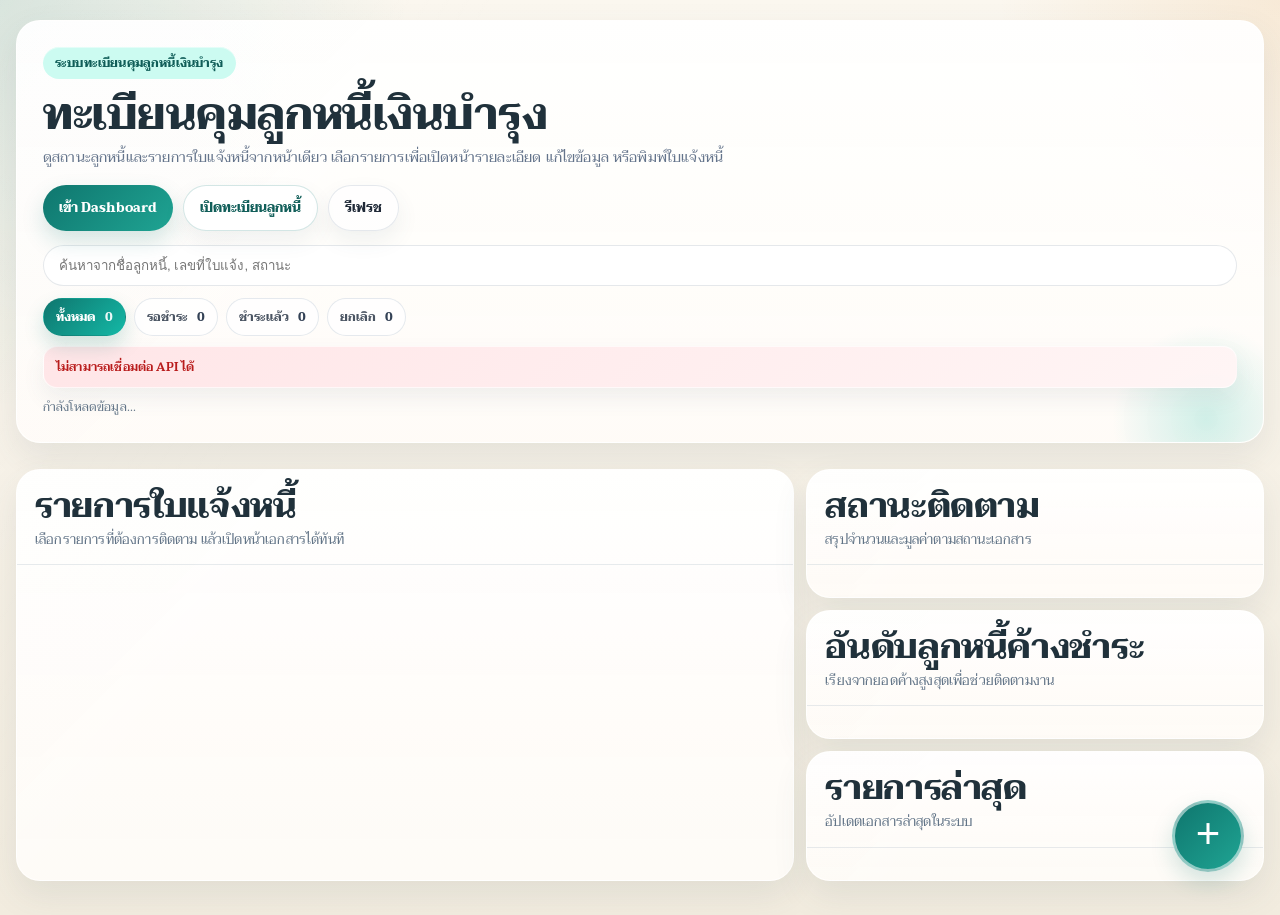
==== commit db9c2015: "Update index.html" ====
--- a/index.html
+++ b/index.html
@@ -3,7 +3,7 @@
   <head>
     <meta charset="UTF-8" />
     <meta name="viewport" content="width=device-width, initial-scale=1.0" />
-    <title>ศูนย์ติดตามลูกหนี้</title>
+    <title>ทะเบียนคุมลูกหนี้เงินบำรุง</title>
     <base target="_top" />
     <style>
       @import url('https://fonts.googleapis.com/css2?family=Taviraj:wght@400;500;600;700&display=swap');
@@ -848,9 +848,9 @@
       <section class="hero">
         <div>
           <div class="eyebrow">ระบบทะเบียนคุมลูกหนี้เงินบำรุง</div>
-          <h1>ศูนย์ติดตามลูกหนี้</h1>
+          <h1>ทะเบียนคุมลูกหนี้เงินบำรุง</h1>
           <p>
-            ดูสถานะลูกหนี้และรายการใบแจ้งหนี้จากหน้าเดียว เลือกรายการเพื่อเปิดหน้ารายละเอียด แก้ไขข้อมูล หรือพิมพ์เอกสารซ้ำได้ทันที
+            ดูสถานะลูกหนี้และรายการใบแจ้งหนี้จากหน้าเดียว เลือกรายการเพื่อเปิดหน้ารายละเอียด แก้ไขข้อมูล หรือพิมพ์ใบแจ้งหนี้
           </p>
 
           <div class="hero-actions">
